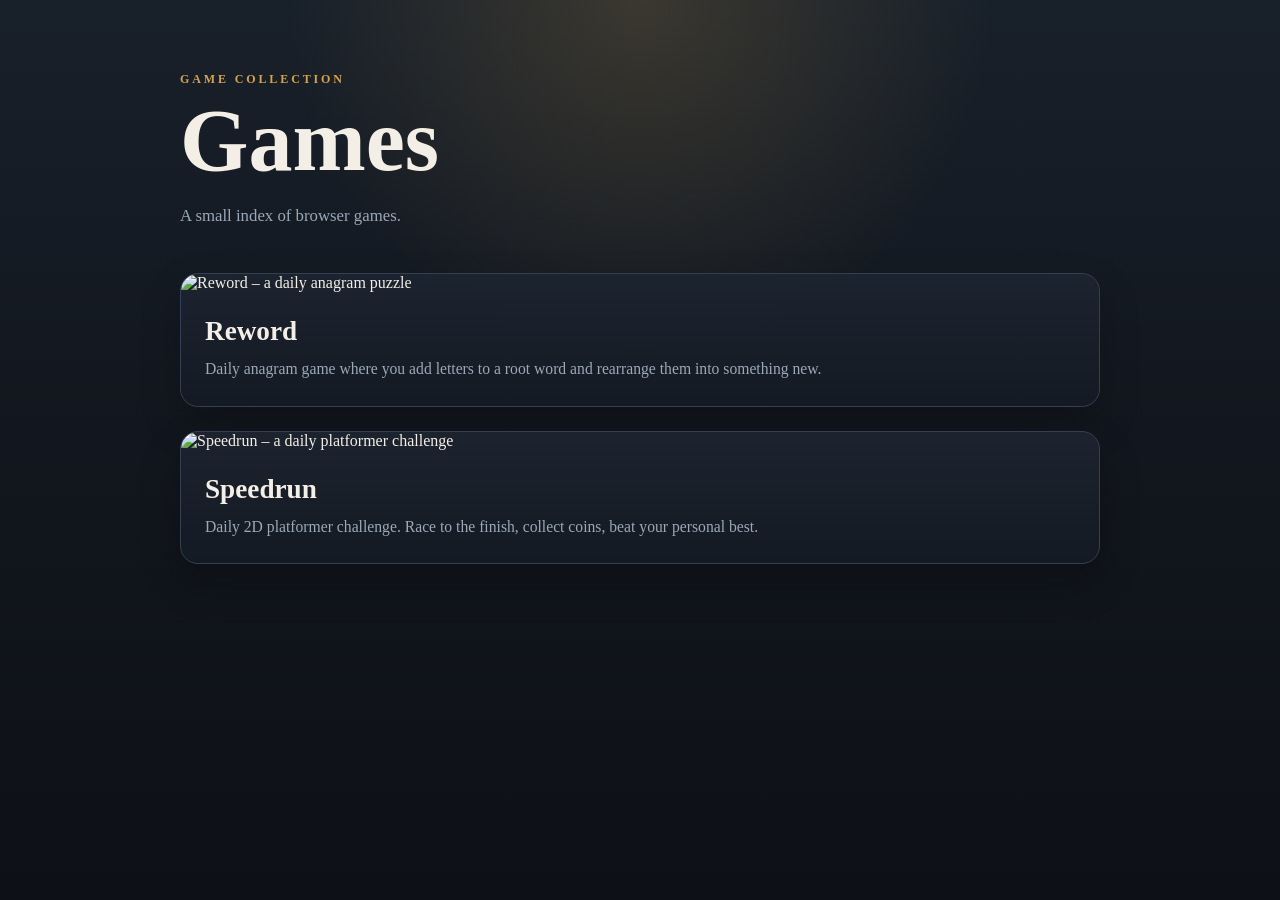
==== games/index.html @ 34c4f782 "Add games index page and link from homepage New /games/ page with cards linking to Reword and Speedr" ====
<!DOCTYPE html>
<html lang="en">
<head>
  <meta charset="UTF-8">
  <meta name="viewport" content="width=device-width, initial-scale=1.0">
  <title>Games</title>
  <meta name="description" content="A small collection of browser games.">
  <meta property="og:title" content="Games">
  <meta property="og:description" content="A small collection of browser games.">
  <meta property="og:type" content="website">
  <meta name="twitter:card" content="summary">
  <meta name="twitter:title" content="Games">
  <meta name="twitter:description" content="A small collection of browser games.">
  <link rel="icon" href="../spy.ico" type="image/x-icon">
  <link rel="stylesheet" href="style.css">
</head>
<body>
  <main class="games-index">
    <p class="eyebrow">Game collection</p>
    <h1>Games</h1>
    <p class="intro">
      A small index of browser games.
    </p>

    <section class="games-list" aria-label="Games">
      <a class="game-card" href="https://rewordgame.xyz/">
        <img class="game-card-image" src="https://rewordgame.xyz/og-image.png" alt="Reword – a daily anagram puzzle">
        <div class="game-card-body">
          <span class="game-name">Reword</span>
          <span class="game-description">Daily anagram game where you add letters to a root word and rearrange them into something new.</span>
        </div>
      </a>
      <a class="game-card" href="https://amolkapoor.com/speedrun/">
        <img class="game-card-image" src="https://amolkapoor.com/speedrun/og-image.png" alt="Speedrun – a daily platformer challenge">
        <div class="game-card-body">
          <span class="game-name">Speedrun</span>
          <span class="game-description">Daily 2D platformer challenge. Race to the finish, collect coins, beat your personal best.</span>
        </div>
      </a>
    </section>
  </main>
</body>
</html>
---- games/style.css ----
:root {
  color-scheme: dark;
  --bg: #11151c;
  --panel: #1c2430;
  --panel-border: #314052;
  --text: #f4efe6;
  --muted: #9aa8b8;
  --accent: #d7a449;
  --accent-soft: rgba(215, 164, 73, 0.14);
}

* {
  box-sizing: border-box;
}

body {
  margin: 0;
  min-height: 100vh;
  font-family: Georgia, 'Times New Roman', serif;
  color: var(--text);
  background:
    radial-gradient(circle at top, rgba(215, 164, 73, 0.18), transparent 32%),
    linear-gradient(180deg, #18202a 0%, #11151c 58%, #0d1117 100%);
}

.games-index {
  width: min(920px, calc(100% - 32px));
  margin: 0 auto;
  padding: 72px 0 96px;
}

.eyebrow {
  margin: 0 0 12px;
  color: var(--accent);
  font-size: 12px;
  font-weight: 700;
  letter-spacing: 0.24em;
  text-transform: uppercase;
}

h1 {
  margin: 0;
  font-size: clamp(3rem, 8vw, 5.5rem);
  line-height: 0.95;
}

.intro {
  width: min(560px, 100%);
  margin: 20px 0 0;
  color: var(--muted);
  font-size: 1.05rem;
  line-height: 1.6;
}

.games-list {
  margin-top: 44px;
}

.game-card {
  display: block;
  padding: 24px;
  border: 1px solid var(--panel-border);
  border-radius: 18px;
  overflow: hidden;
  color: inherit;
  text-decoration: none;
  background: linear-gradient(180deg, rgba(28, 36, 48, 0.95), rgba(20, 26, 35, 0.95));
  box-shadow: 0 18px 40px rgba(0, 0, 0, 0.22);
  transition: transform 140ms ease, border-color 140ms ease, background 140ms ease;
}

.game-card:has(.game-card-image) {
  padding: 0;
}

.game-card:hover,
.game-card:focus-visible {
  transform: translateY(-3px);
  border-color: var(--accent);
  background: linear-gradient(180deg, rgba(36, 46, 60, 0.98), rgba(24, 31, 42, 0.98));
  outline: none;
}

.game-card + .game-card {
  margin-top: 24px;
}

.game-card-image {
  display: block;
  width: 100%;
  height: auto;
}

.game-card-body {
  padding: 24px;
}

.game-name {
  display: block;
  font-size: 1.7rem;
  font-weight: 700;
}

.game-description {
  display: block;
  margin-top: 10px;
  color: var(--muted);
  font-size: 0.98rem;
  line-height: 1.55;
}

@media (max-width: 640px) {
  .games-index {
    padding: 48px 0 72px;
  }

  .game-card {
    padding: 20px;
  }

  .game-card:has(.game-card-image) {
    padding: 0;
  }

  .game-card-body {
    padding: 20px;
  }
}
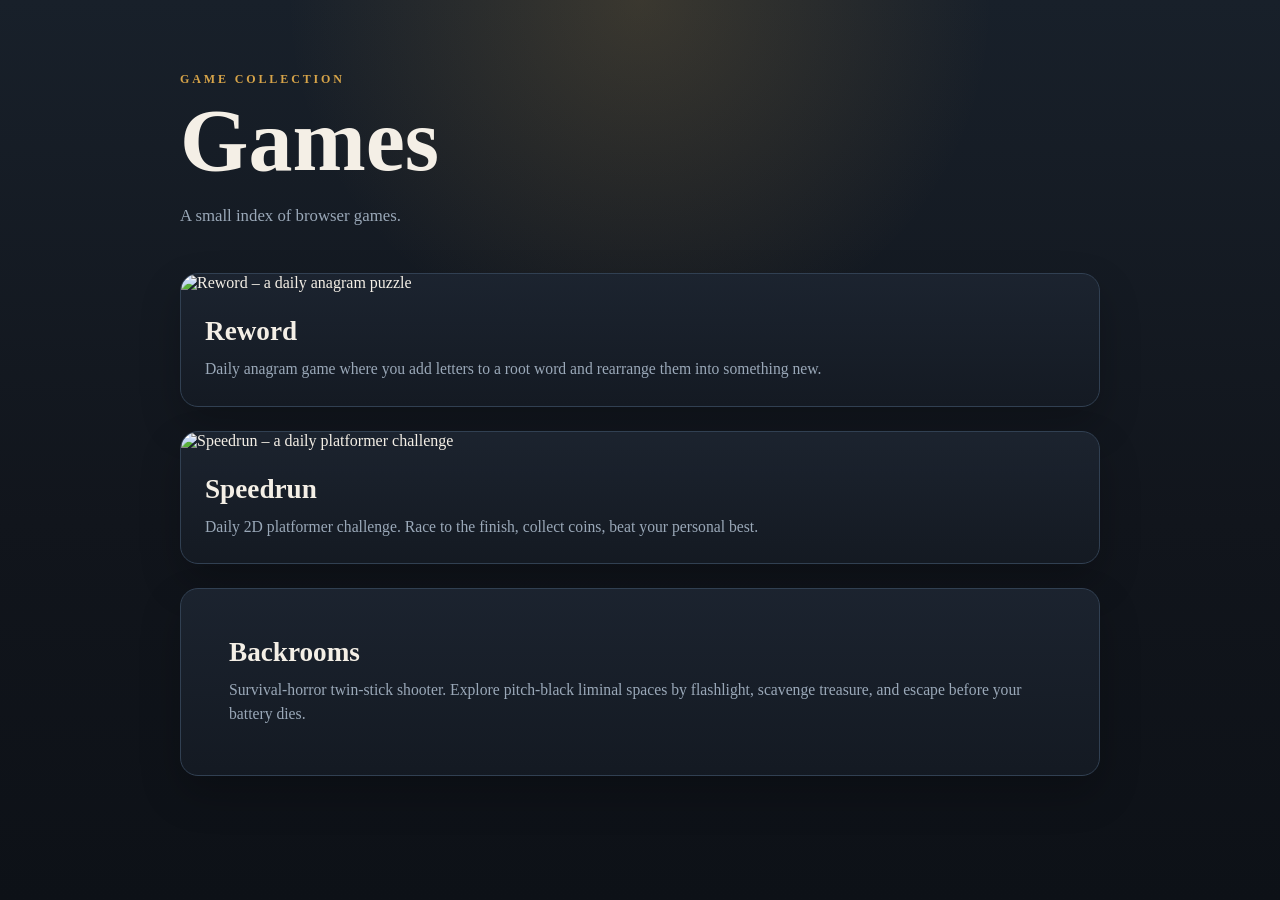
==== commit 394a3454: "Deploy backrooms game at /games/backrooms/ and link it Static build output (vite) from theahura/back" ====
--- a/games/index.html
+++ b/games/index.html
@@ -37,6 +37,12 @@
           <span class="game-description">Daily 2D platformer challenge. Race to the finish, collect coins, beat your personal best.</span>
         </div>
       </a>
+      <a class="game-card" href="backrooms/">
+        <div class="game-card-body">
+          <span class="game-name">Backrooms</span>
+          <span class="game-description">Survival-horror twin-stick shooter. Explore pitch-black liminal spaces by flashlight, scavenge treasure, and escape before your battery dies.</span>
+        </div>
+      </a>
     </section>
   </main>
 </body>
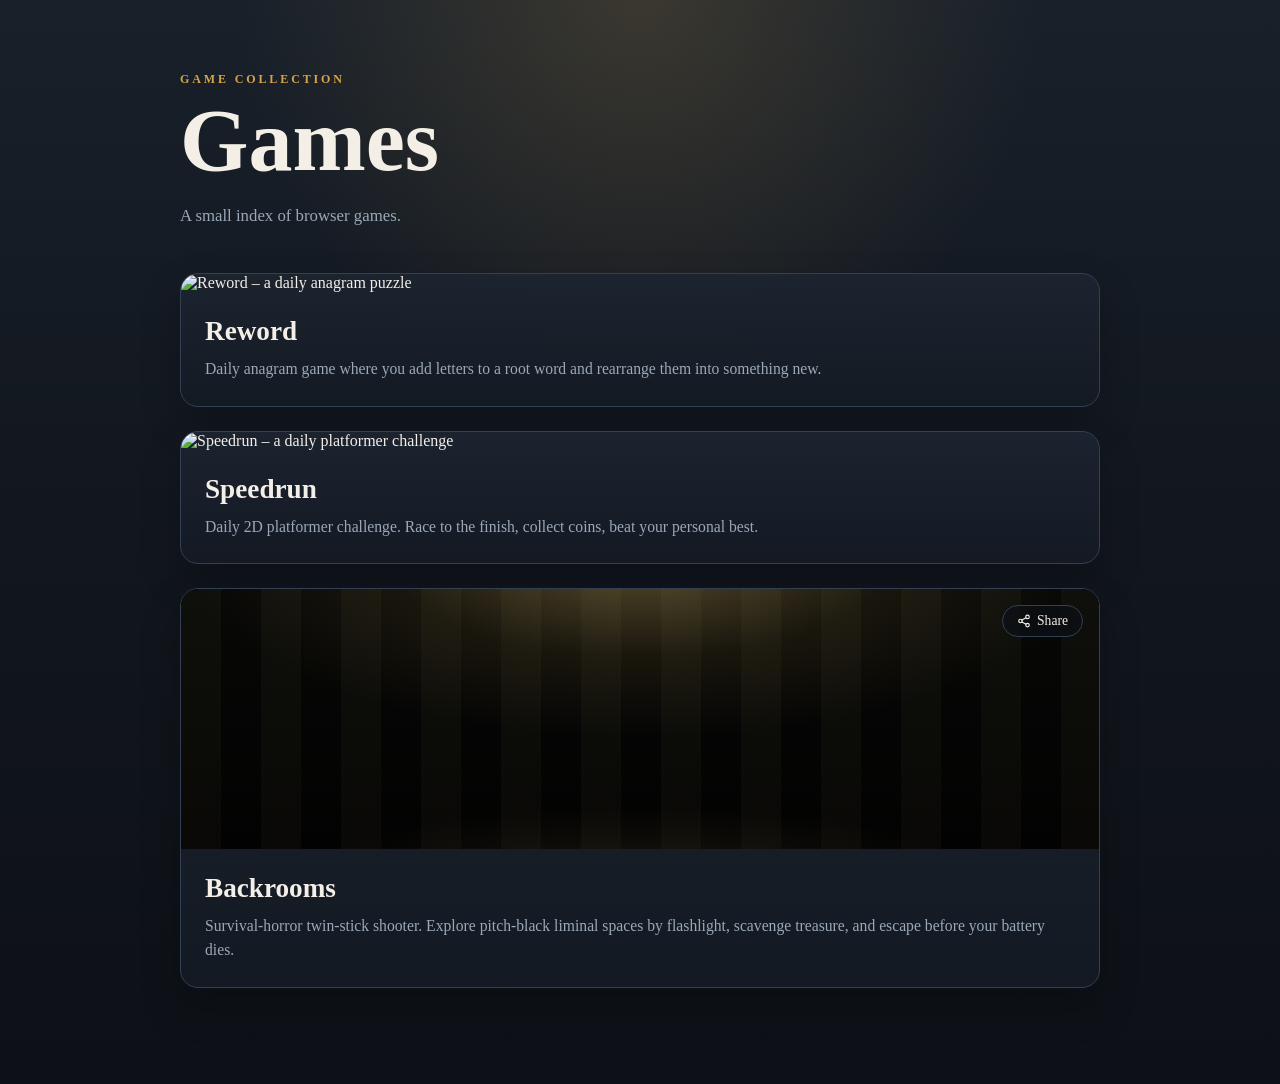
==== commit 0fa9015d: "Add share button and themed card visual for Backrooms game 🤖 Generated with [Nori](https://noriagent" ====
--- a/games/index.html
+++ b/games/index.html
@@ -37,13 +37,78 @@
           <span class="game-description">Daily 2D platformer challenge. Race to the finish, collect coins, beat your personal best.</span>
         </div>
       </a>
-      <a class="game-card" href="backrooms/">
-        <div class="game-card-body">
-          <span class="game-name">Backrooms</span>
-          <span class="game-description">Survival-horror twin-stick shooter. Explore pitch-black liminal spaces by flashlight, scavenge treasure, and escape before your battery dies.</span>
-        </div>
-      </a>
+      <div class="game-card game-card--backrooms">
+        <a class="game-card-link" href="backrooms/">
+          <div class="game-card-image game-card-image--backrooms" aria-hidden="true"></div>
+          <div class="game-card-body">
+            <span class="game-name">Backrooms</span>
+            <span class="game-description">Survival-horror twin-stick shooter. Explore pitch-black liminal spaces by flashlight, scavenge treasure, and escape before your battery dies.</span>
+          </div>
+        </a>
+        <button
+          type="button"
+          class="share-button"
+          data-share-url="https://amolkapoor.com/games/backrooms/"
+          data-share-title="Backrooms"
+          data-share-text="Explore pitch-black liminal spaces by flashlight in Backrooms — a survival-horror browser game."
+          aria-label="Share Backrooms"
+        >
+          <svg class="share-button-icon" width="14" height="14" viewBox="0 0 24 24" fill="none" stroke="currentColor" stroke-width="2" stroke-linecap="round" stroke-linejoin="round" aria-hidden="true">
+            <circle cx="18" cy="5" r="3"></circle>
+            <circle cx="6" cy="12" r="3"></circle>
+            <circle cx="18" cy="19" r="3"></circle>
+            <line x1="8.59" y1="13.51" x2="15.42" y2="17.49"></line>
+            <line x1="15.41" y1="6.51" x2="8.59" y2="10.49"></line>
+          </svg>
+          <span class="share-button-label">Share</span>
+        </button>
+      </div>
     </section>
   </main>
+
+  <script>
+    document.querySelectorAll('.share-button').forEach(function (button) {
+      button.addEventListener('click', function () {
+        var url = button.dataset.shareUrl;
+        var label = button.querySelector('.share-button-label');
+
+        if (navigator.share) {
+          navigator.share({
+            title: button.dataset.shareTitle || document.title,
+            text: button.dataset.shareText || '',
+            url: url
+          }).catch(function () {});
+          return;
+        }
+
+        var showCopied = function () {
+          var original = label.textContent;
+          label.textContent = 'Copied!';
+          button.classList.add('copied');
+          setTimeout(function () {
+            label.textContent = original;
+            button.classList.remove('copied');
+          }, 1600);
+        };
+
+        if (navigator.clipboard && navigator.clipboard.writeText) {
+          navigator.clipboard.writeText(url).then(showCopied).catch(function () {});
+        } else {
+          var temp = document.createElement('textarea');
+          temp.value = url;
+          temp.setAttribute('readonly', '');
+          temp.style.position = 'absolute';
+          temp.style.left = '-9999px';
+          document.body.appendChild(temp);
+          temp.select();
+          try {
+            document.execCommand('copy');
+            showCopied();
+          } catch (err) {}
+          document.body.removeChild(temp);
+        }
+      });
+    });
+  </script>
 </body>
 </html>
--- a/games/style.css
+++ b/games/style.css
@@ -74,7 +74,8 @@
 }
 
 .game-card:hover,
-.game-card:focus-visible {
+.game-card:focus-visible,
+.game-card:has(.game-card-link:focus-visible) {
   transform: translateY(-3px);
   border-color: var(--accent);
   background: linear-gradient(180deg, rgba(36, 46, 60, 0.98), rgba(24, 31, 42, 0.98));
@@ -89,6 +90,71 @@
   display: block;
   width: 100%;
   height: auto;
+}
+
+/* Wrapper card that pairs a link with a share button (e.g. Backrooms). */
+.game-card--backrooms {
+  position: relative;
+}
+
+.game-card-link {
+  display: block;
+  color: inherit;
+  text-decoration: none;
+}
+
+/* CSS-rendered visual — a flashlight cone cutting through the pitch-black
+   backrooms. No image asset needed. */
+.game-card-image--backrooms {
+  height: 260px;
+  background-color: #050505;
+  background-image:
+    /* warm flashlight cone from the top */
+    radial-gradient(85% 120% at 50% -12%, rgba(197, 168, 96, 0.42) 0%, rgba(120, 100, 52, 0.16) 32%, transparent 58%),
+    /* faint hallway floor catching the light */
+    radial-gradient(60% 40% at 50% 108%, rgba(150, 128, 74, 0.14), transparent 60%),
+    /* liminal wall panels, barely visible in the gloom */
+    repeating-linear-gradient(90deg, rgba(120, 108, 66, 0.05) 0 40px, rgba(0, 0, 0, 0.28) 40px 80px),
+    linear-gradient(180deg, #0a0a08 0%, #060605 60%, #030303 100%);
+}
+
+.share-button {
+  position: absolute;
+  top: 16px;
+  right: 16px;
+  z-index: 2;
+  display: inline-flex;
+  align-items: center;
+  gap: 6px;
+  padding: 8px 14px;
+  border: 1px solid var(--panel-border);
+  border-radius: 999px;
+  background: rgba(13, 17, 23, 0.72);
+  color: var(--text);
+  font-family: inherit;
+  font-size: 0.85rem;
+  line-height: 1;
+  cursor: pointer;
+  -webkit-backdrop-filter: blur(6px);
+  backdrop-filter: blur(6px);
+  transition: border-color 140ms ease, background 140ms ease, transform 140ms ease, color 140ms ease;
+}
+
+.share-button:hover,
+.share-button:focus-visible {
+  border-color: var(--accent);
+  background: rgba(13, 17, 23, 0.9);
+  transform: translateY(-1px);
+  outline: none;
+}
+
+.share-button.copied {
+  border-color: var(--accent);
+  color: var(--accent);
+}
+
+.share-button-icon {
+  flex: none;
 }
 
 .game-card-body {
@@ -125,4 +191,8 @@
   .game-card-body {
     padding: 20px;
   }
+
+  .game-card-image--backrooms {
+    height: 180px;
+  }
 }
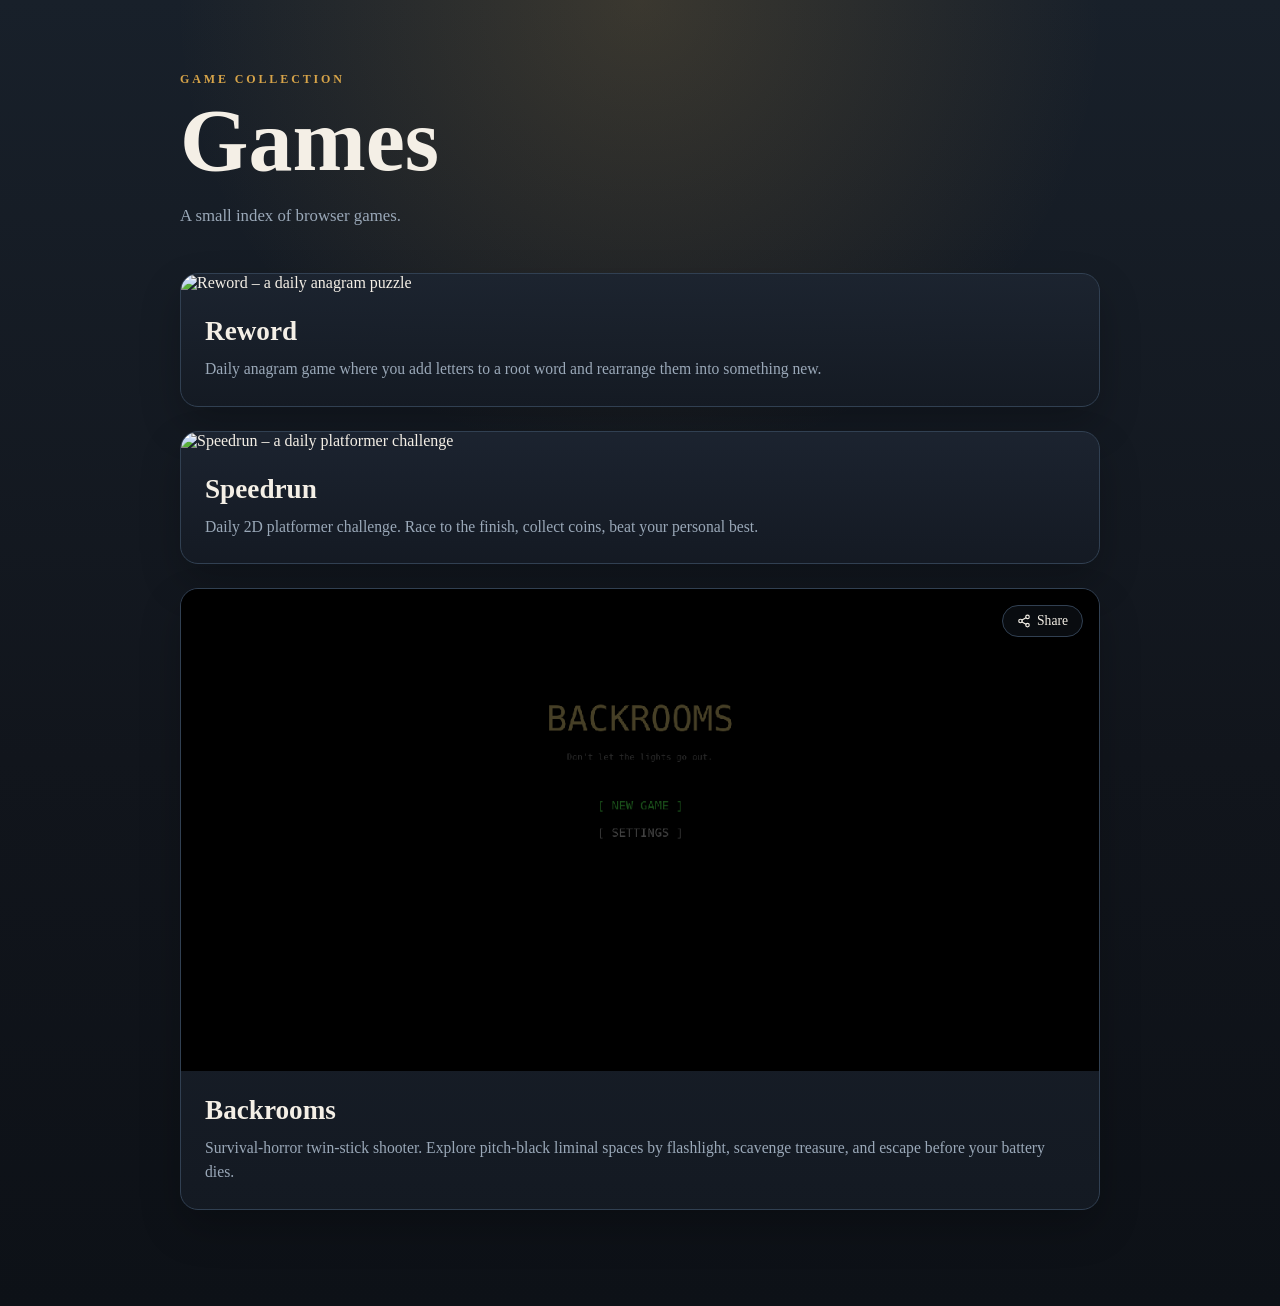
==== commit 8fdc5bea: "Use real title-screen image for Backrooms card and add share meta 🤖 Generated with [Nori](https://no" ====
--- a/games/index.html
+++ b/games/index.html
@@ -39,7 +39,7 @@
       </a>
       <div class="game-card game-card--backrooms">
         <a class="game-card-link" href="backrooms/">
-          <div class="game-card-image game-card-image--backrooms" aria-hidden="true"></div>
+          <img class="game-card-image" src="backrooms/og-image.png" alt="Backrooms – don't let the lights go out">
           <div class="game-card-body">
             <span class="game-name">Backrooms</span>
             <span class="game-description">Survival-horror twin-stick shooter. Explore pitch-black liminal spaces by flashlight, scavenge treasure, and escape before your battery dies.</span>
--- a/games/style.css
+++ b/games/style.css
@@ -103,21 +103,6 @@
   text-decoration: none;
 }
 
-/* CSS-rendered visual — a flashlight cone cutting through the pitch-black
-   backrooms. No image asset needed. */
-.game-card-image--backrooms {
-  height: 260px;
-  background-color: #050505;
-  background-image:
-    /* warm flashlight cone from the top */
-    radial-gradient(85% 120% at 50% -12%, rgba(197, 168, 96, 0.42) 0%, rgba(120, 100, 52, 0.16) 32%, transparent 58%),
-    /* faint hallway floor catching the light */
-    radial-gradient(60% 40% at 50% 108%, rgba(150, 128, 74, 0.14), transparent 60%),
-    /* liminal wall panels, barely visible in the gloom */
-    repeating-linear-gradient(90deg, rgba(120, 108, 66, 0.05) 0 40px, rgba(0, 0, 0, 0.28) 40px 80px),
-    linear-gradient(180deg, #0a0a08 0%, #060605 60%, #030303 100%);
-}
-
 .share-button {
   position: absolute;
   top: 16px;
@@ -191,8 +176,4 @@
   .game-card-body {
     padding: 20px;
   }
-
-  .game-card-image--backrooms {
-    height: 180px;
-  }
 }
